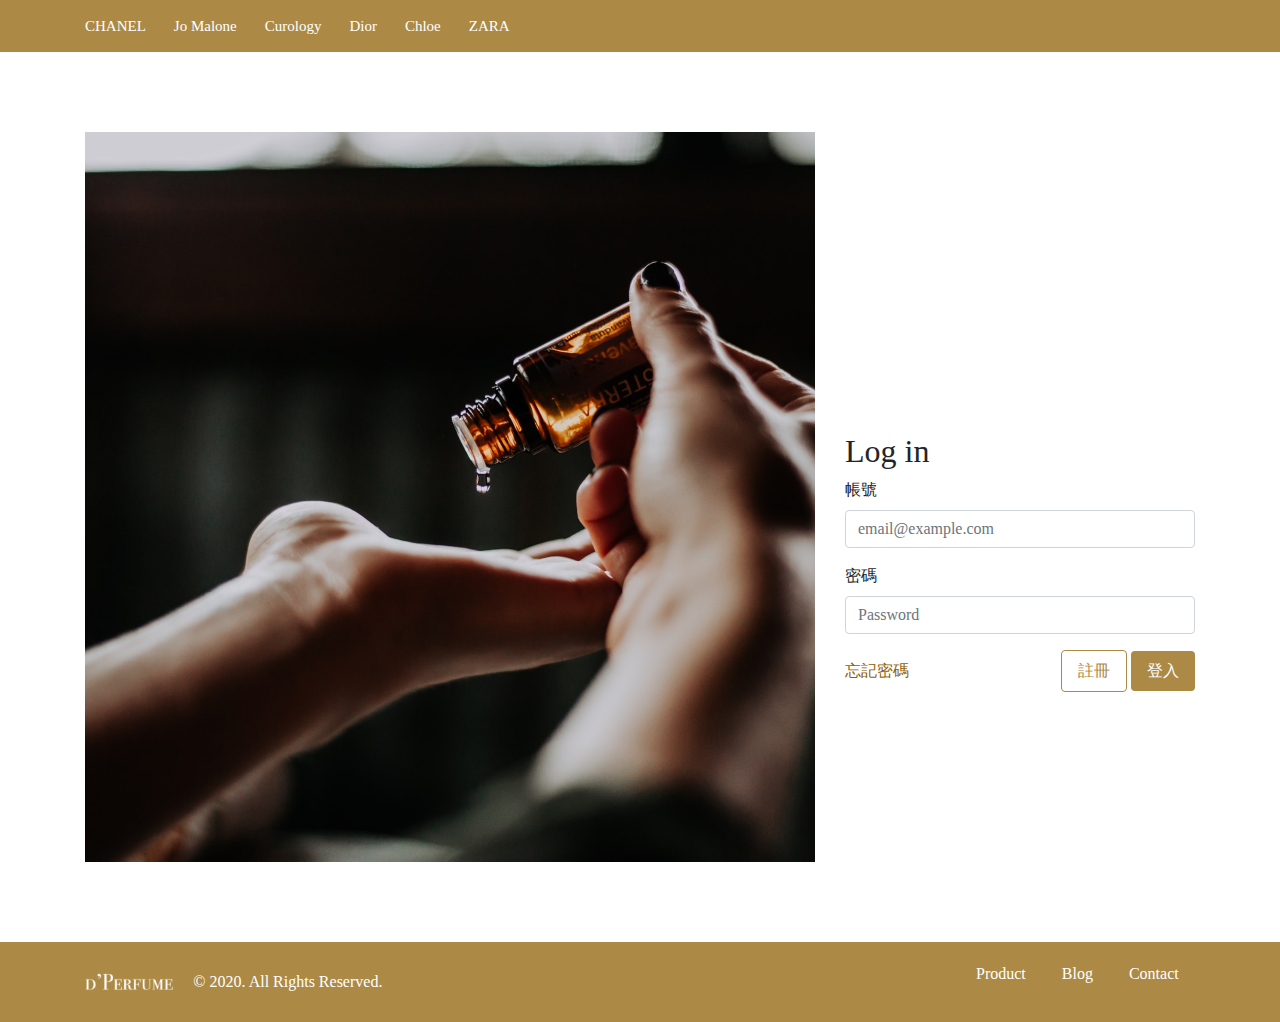
==== log-in.html @ d5824486 "perfume first commit" ====
<!DOCTYPE html>
<!--[if lt IE 7]>      <html class="no-js lt-ie9 lt-ie8 lt-ie7"> <![endif]-->
<!--[if IE 7]>         <html class="no-js lt-ie9 lt-ie8"> <![endif]-->
<!--[if IE 8]>         <html class="no-js lt-ie9"> <![endif]-->
<!--[if gt IE 8]><!-->
<html class="no-js">
<!--<![endif]-->

<head>
    <meta charset="utf-8">
    <meta http-equiv="X-UA-Compatible" content="IE=edge">
    <title>Perfume log in</title>
    <meta name="description" content="">
    <meta name="viewport" content="width=device-width, initial-scale=1">
    <link rel="stylesheet" href="./scss/all.css">
</head>

<body>

    <!-- menu start -->
    <div class="menu">
        <div class="container">
            <div class="row">
                <ul class="col-md-6">
                    <li><a href="#">CHANEL</a></li>
                    <li><a href="#">Jo Malone</a></li>
                    <li><a href="#">Curology</a></li>
                    <li><a href="#">Dior</a></li>
                    <li><a href="#">Chloe</a></li>
                    <li><a href="#">ZARA</a></li>
                </ul>
            </div>
        </div>
    </div>
    <!-- menu end -->
    <!-- login page start -->
    <div class="login-container">
        <div class="container">
            <div class="row">
                <div class="col-md-8">
                    <img src="img/img_login/photo-1515377905703-c4788e51af15@2x.png" alt="photo">
                </div>
                <div class="col-md-4">
                        <div class="login-box">
                            <h2>Log in</h2>
                            <form>
                                <div class="form-group">
                                    <label for="exampleInputEmail1">帳號</label>
                                    <input type="email" class="form-control" id="exampleInputEmail1" aria-describedby="emailHelp"
                                        placeholder="email@example.com">
                                </div>
                                <div class="form-group">
                                    <label for="exampleInputPassword1">密碼</label>
                                    <input type="password" class="form-control" id="exampleInputPassword1" placeholder="Password">
                                </div>
                            </form>
                            <div class="wrap">
                                <a href="">忘記密碼</a>
                                <div class="btn-box">
                                    <button class="resign-btn">註冊</button>
                                    <button class="login-btn">登入</button>
                                </div>
                            </div>
                        </div>
                </div>
            </div>
        </div>
    </div>
    <!-- login page end -->

    <!-- footer start-->
    <div class="footer">
        <div class="container">
            <div class="row">
                <div class="copyRight col-md-4">
                    <a href="index.html">
                        <img src="img/d’Perfumew.png" alt="logo">
                    </a>
                    <p>© 2020. All Rights Reserved.</p>
                </div>
                <ul class="col-md-3">
                    <li> <a href="#">Product</a> </li>
                    <li> <a href="#">Blog</a> </li>
                    <li> <a href="#">Contact</a> </li>
                </ul>
            </div>
        </div>
    </div>
    <!-- footer end-->



</body>

</html>
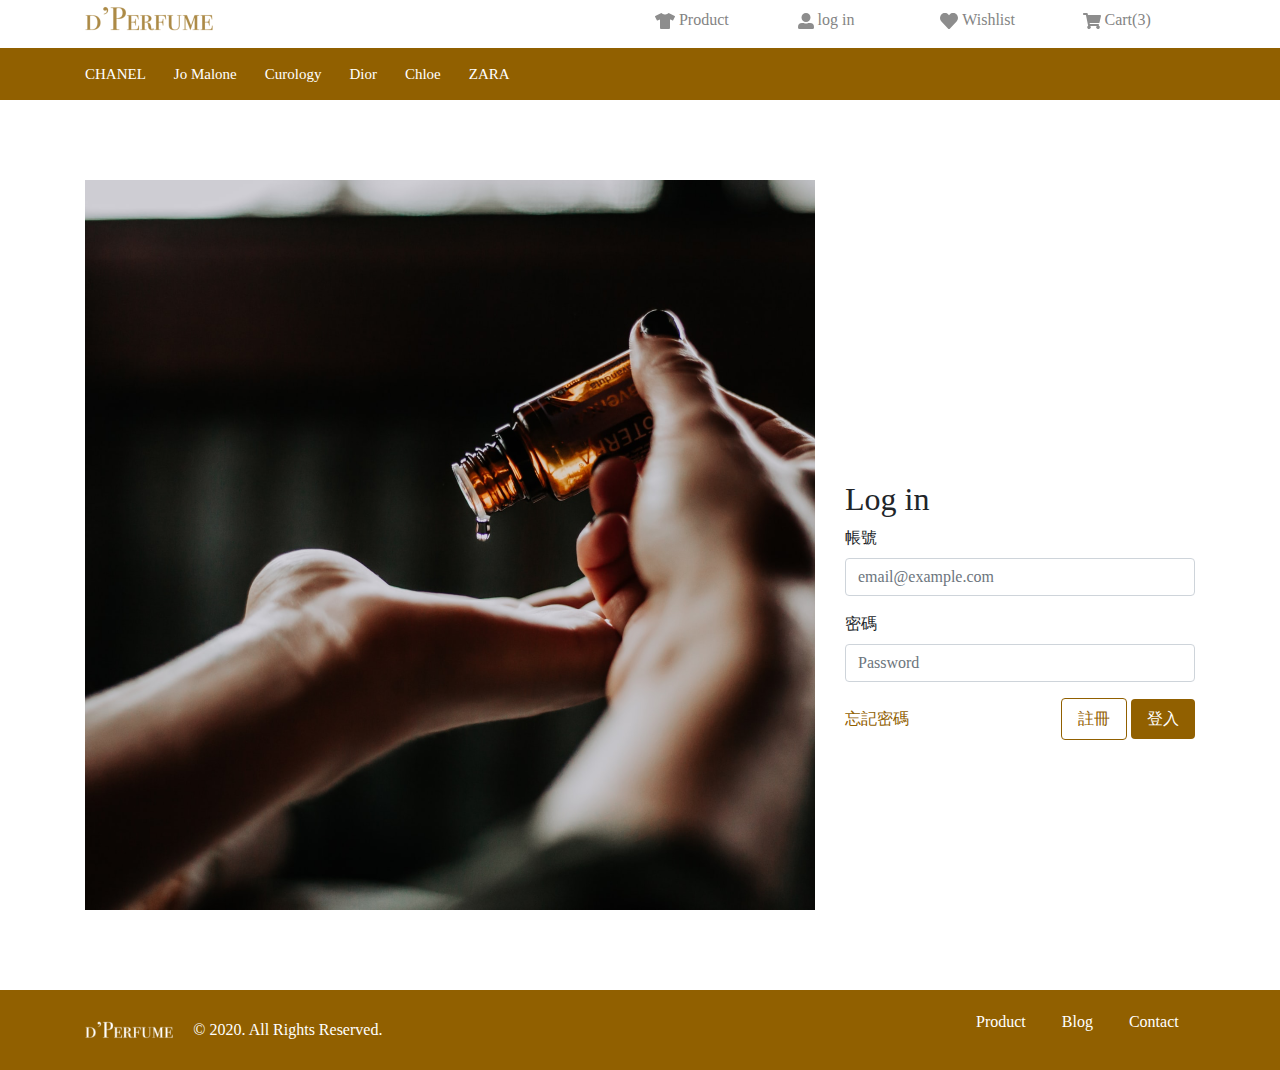
==== commit 3d457eb6: "first commit" ====
--- a/log-in.html
+++ b/log-in.html
@@ -16,7 +16,83 @@
 </head>
 
 <body>
+    <!-- navbar start -->
+    <div class="perfume-navbar">
+        <div class="container">
+            <div class="row">
+                <div class="col-5 col-md-3">
+                    <a class="perfume-navbar-brand" href=index.html>
+                        <img src="./img/d’Perfume@2x.png" alt="logo">
+                    </a>
+                </div>
+    
+                <!-- perfume-navbar-list-phone -->
+                <div class="col-5 offset-2 d-block d-md-none">
+                    <ul class="perfume-navbar-list-phone">
+                        <li class="col-6">
+                            <div class="shopping-cart">
+                                <a class="link" href="#">
+                                    <img src="./img/shopping-cart.svg" alt="shopping-cart">
+                                    <p class="count-shopping-items-phone">3</p>
+                                </a>
+                            </div>
+                        </li>
+                        <li class="col-6">
+                            <div class="burger-icon">
+                                <img src="./img/burger.svg" alt="burger-icon">
+                            </div>
+                        </li>
+                    </ul>
+                </div>
+    
+    
+                <!-- perfume-navbar-list-pad-desktop -->
+                <div class="col-md-6 offset-md-3 d-none  d-md-block active-menu">
+                    <ul class="row perfume-navbar-list-pad-desktop">
+                        <li class="col-12 col-md-3 item">
+                            <a class="link" href="./product-list.html">
+                                <img src="./img/tshirt.svg" alt="">
+                                <p>Product</p>
+                            </a>
+                        </li>
+                        <li class="col-12 col-md-3 item">
+                            <a class="link" href="./log-in.html">
+                                <img src="./img/user-alt.svg" alt="">
+                                <p>log in</p>
+                            </a>
+                        </li>
+                        <li class="col-12 col-md-3 item">
+                            <a class="link" href="#">
+                                <img src="./img/heart.svg" alt="">
+                                <p>Wishlist</p>
+                            </a>
+                        </li>
+                        <li class="col-12 col-md-3 d-block d-md-none item ">
+                            <a class="link" href="#">
+                                <img src="./img/heart.svg" alt="">
+                                <p>Blog</p>
+                            </a>
+                        </li>
+                        <li class="col-12 col-md-3 d-block d-md-none  item">
+                            <a class="link" href="#">
+                                <img src="./img/heart.svg" alt="">
+                                <p>Contact</p>
+                            </a>
+                        </li>
+                        <li class="col-12 col-md-3 d-none d-md-block shopping-cart-pad-desktop">
+                            <a class="link" href="#">
+                                <img src="./img/shopping-cart.svg" alt="shopping-cart">
+                                <p class="count-shopping-items">Cart(3)</p>
+                            </a>
+                        </li>
+                    </ul>
+                </div>
+            </div>
+        </div>
+    </div>
+    <!-- navbar end -->
 
+    
     <!-- menu start -->
     <div class="menu">
         <div class="container">
@@ -88,6 +164,23 @@
     </div>
     <!-- footer end-->
 
+    
+<script src="https://code.jquery.com/jquery-3.5.1.slim.min.js"
+    integrity="sha384-DfXdz2htPH0lsSSs5nCTpuj/zy4C+OGpamoFVy38MVBnE+IbbVYUew+OrCXaRkfj"
+    crossorigin="anonymous"></script>
+<script src="https://cdn.jsdelivr.net/npm/popper.js@1.16.1/dist/umd/popper.min.js"
+    integrity="sha384-9/reFTGAW83EW2RDu2S0VKaIzap3H66lZH81PoYlFhbGU+6BZp6G7niu735Sk7lN"
+    crossorigin="anonymous"></script>
+<script src="https://stackpath.bootstrapcdn.com/bootstrap/4.5.2/js/bootstrap.min.js"
+    integrity="sha384-B4gt1jrGC7Jh4AgTPSdUtOBvfO8shuf57BaghqFfPlYxofvL8/KUEfYiJOMMV+rV"
+    crossorigin="anonymous"></script>
+<script type="text/javascript">
+    $(document).ready(function () {
+        $('.burger-icon').click(function () {
+            $('.active-menu').toggleClass('d-block')
+        })
+    })
+</script>
 
 
 </body>
